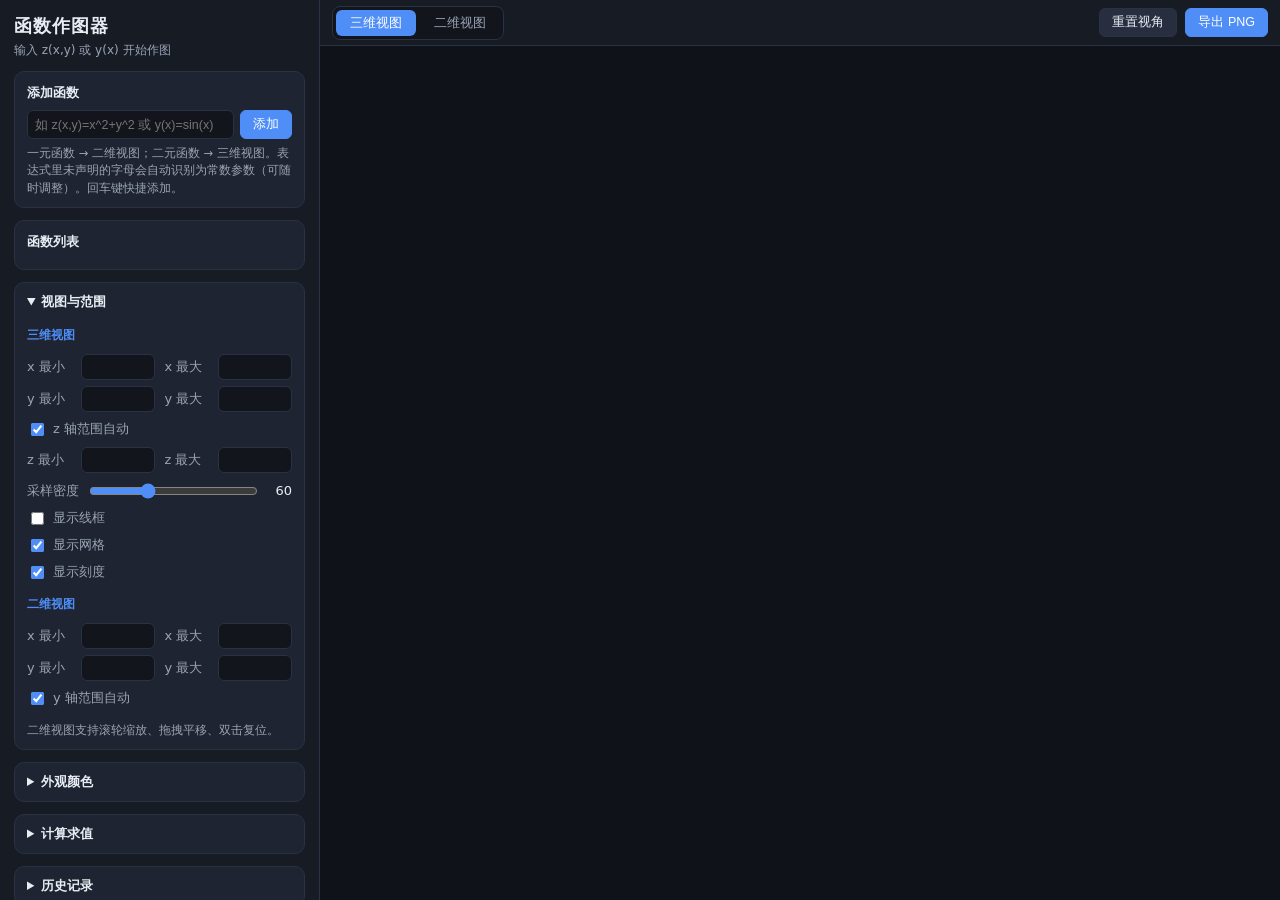
==== index.html @ bc87edeb "feat: 页面骨架与样式（侧栏、视图区、计算与历史面板）" ====
<!DOCTYPE html>
<html lang="zh-CN">
<head>
<meta charset="UTF-8">
<meta name="viewport" content="width=device-width, initial-scale=1">
<title>函数作图器 · 2D/3D</title>
<link rel="stylesheet" href="src/style.css">
</head>
<body>
  <aside id="sidebar">
    <div id="brand">
      <h1>函数作图器</h1>
      <p>输入 z(x,y) 或 y(x) 开始作图</p>
    </div>

    <section class="panel">
      <h2>添加函数</h2>
      <div class="add-row">
        <input id="addFnInput" type="text" placeholder="如 z(x,y)=x^2+y^2 或 y(x)=sin(x)" spellcheck="false">
        <button id="addFnBtn" class="btn primary">添加</button>
      </div>
      <div id="addMsg" class="err-msg"></div>
      <p class="hint">一元函数 → 二维视图；二元函数 → 三维视图。表达式里未声明的字母会自动识别为常数参数（可随时调整）。回车键快捷添加。</p>
    </section>

    <section class="panel">
      <h2>函数列表</h2>
      <div id="fnList"></div>
    </section>

    <details class="panel" open>
      <summary>视图与范围</summary>
      <div class="panel-body">
        <h3>三维视图</h3>
        <div class="grid2">
          <label>x 最小 <input id="xmin3" type="number" step="any"></label>
          <label>x 最大 <input id="xmax3" type="number" step="any"></label>
          <label>y 最小 <input id="ymin3" type="number" step="any"></label>
          <label>y 最大 <input id="ymax3" type="number" step="any"></label>
        </div>
        <label class="chk-line"><input id="zAutoChk" type="checkbox" checked> z 轴范围自动</label>
        <div class="grid2">
          <label>z 最小 <input id="zmin3" type="number" step="any"></label>
          <label>z 最大 <input id="zmax3" type="number" step="any"></label>
        </div>
        <div class="slider-line">
          <span>采样密度</span>
          <input id="resRange" type="range" min="20" max="140" step="2" value="60">
          <span id="resVal">60</span>
        </div>
        <label class="chk-line"><input id="wireframeChk" type="checkbox"> 显示线框</label>
        <label class="chk-line"><input id="gridChk" type="checkbox" checked> 显示网格</label>
        <label class="chk-line"><input id="ticksChk" type="checkbox" checked> 显示刻度</label>

        <h3>二维视图</h3>
        <div class="grid2">
          <label>x 最小 <input id="xmin2" type="number" step="any"></label>
          <label>x 最大 <input id="xmax2" type="number" step="any"></label>
          <label>y 最小 <input id="ymin2" type="number" step="any"></label>
          <label>y 最大 <input id="ymax2" type="number" step="any"></label>
        </div>
        <label class="chk-line"><input id="yAutoChk" type="checkbox" checked> y 轴范围自动</label>
        <p class="hint">二维视图支持滚轮缩放、拖拽平移、双击复位。</p>
      </div>
    </details>

    <details class="panel">
      <summary>外观颜色</summary>
      <div class="panel-body">
        <h3>三维视图</h3>
        <div class="color-grid">
          <label>背景 <input id="c3bg" type="color"></label>
          <label>x 轴 <input id="c3ax" type="color"></label>
          <label>y 轴 <input id="c3ay" type="color"></label>
          <label>z 轴 <input id="c3az" type="color"></label>
          <label>网格 <input id="c3grid" type="color"></label>
          <label>刻度字 <input id="c3text" type="color"></label>
        </div>
        <h3>二维视图</h3>
        <div class="color-grid">
          <label>背景 <input id="c2bg" type="color"></label>
          <label>x 轴 <input id="c2ax" type="color"></label>
          <label>y 轴 <input id="c2ay" type="color"></label>
          <label>网格 <input id="c2grid" type="color"></label>
          <label>文字 <input id="c2text" type="color"></label>
        </div>
      </div>
    </details>

    <details class="panel">
      <summary>计算求值</summary>
      <div class="panel-body">
        <select id="calcFn"></select>
        <div id="calcInputs" class="calc-inputs"></div>
        <div class="btn-row">
          <button id="calcBtn" class="btn primary">计算</button>
          <button id="calcMark" class="btn">标注到图</button>
          <button id="calcClear" class="btn">清除标注</button>
        </div>
        <div id="calcOut"></div>
      </div>
    </details>

    <details class="panel">
      <summary>历史记录</summary>
      <div class="panel-body">
        <div class="add-row">
          <input id="histLabel" type="text" placeholder="快照名称（可选）">
          <button id="histSaveBtn" class="btn primary">保存</button>
        </div>
        <div id="histList"></div>
        <button id="histClearBtn" class="btn danger small">清空历史</button>
      </div>
    </details>
  </aside>

  <main id="main">
    <header id="topbar">
      <div class="tabs">
        <button id="tab3d" class="tab active">三维视图</button>
        <button id="tab2d" class="tab">二维视图</button>
      </div>
      <div class="spacer"></div>
      <button id="resetViewBtn" class="btn">重置视角</button>
      <button id="exportBtn" class="btn primary">导出 PNG</button>
    </header>
    <div id="stage">
      <div id="view3d"></div>
      <canvas id="view2d" class="hidden"></canvas>
      <div id="legend"></div>
      <div id="emptyHint"></div>
      <div id="tooltip"></div>
    </div>
  </main>

  <script src="lib/math.min.js"></script>
  <script src="lib/three.min.js"></script>
  <script src="lib/OrbitControls.js"></script>
  <script src="src/math-core.js"></script>
  <script src="src/app.js"></script>
</body>
</html>
---- src/style.css ----
:root {
  --bg: #0f1218;
  --panel: #171b24;
  --panel-2: #1e2431;
  --border: #2a3142;
  --text: #e8ecf3;
  --text-dim: #9aa4b5;
  --accent: #4f8ef7;
  --danger: #e5484d;
}

* { box-sizing: border-box; }
html, body { height: 100%; margin: 0; }
body {
  display: flex;
  font-family: system-ui, -apple-system, "Segoe UI", "PingFang SC", "Microsoft YaHei", sans-serif;
  font-size: 13px;
  color: var(--text);
  background: var(--bg);
  overflow: hidden;
}

/* ---------- 侧栏 ---------- */
#sidebar {
  width: 320px; min-width: 320px;
  height: 100vh;
  overflow-y: auto;
  background: var(--panel);
  border-right: 1px solid var(--border);
  padding: 14px;
  display: flex; flex-direction: column; gap: 12px;
}
#sidebar::-webkit-scrollbar { width: 8px; }
#sidebar::-webkit-scrollbar-thumb { background: #2e3648; border-radius: 4px; }

#brand h1 { margin: 0; font-size: 18px; letter-spacing: 1px; }
#brand p { margin: 4px 0 0; color: var(--text-dim); font-size: 12px; }

.panel {
  background: var(--panel-2);
  border: 1px solid var(--border);
  border-radius: 10px;
  padding: 10px 12px;
}
.panel h2 { margin: 2px 0 8px; font-size: 13px; }
details.panel > summary { cursor: pointer; font-weight: 600; font-size: 13px; user-select: none; }
details.panel > .panel-body { margin-top: 10px; display: flex; flex-direction: column; gap: 8px; }
.panel h3 { margin: 6px 0 2px; font-size: 12px; color: var(--accent); }

.add-row { display: flex; gap: 6px; }
.add-row input[type="text"] { flex: 1; }

input[type="text"], input[type="number"], select {
  background: #12151c;
  border: 1px solid var(--border);
  color: var(--text);
  border-radius: 6px;
  padding: 5px 7px;
  font-size: 12.5px;
  min-width: 0;
}
input[type="text"]:focus, input[type="number"]:focus, select:focus {
  outline: 1px solid var(--accent);
  border-color: var(--accent);
}
input[type="number"] { width: 74px; }
input:disabled { opacity: 0.4; }
select { width: 100%; }

.btn {
  background: #262e3f;
  color: var(--text);
  border: 1px solid var(--border);
  border-radius: 6px;
  padding: 5px 12px;
  cursor: pointer;
  font-size: 12.5px;
  white-space: nowrap;
}
.btn:hover { background: #2f3950; }
.btn.primary { background: var(--accent); border-color: var(--accent); color: #fff; }
.btn.primary:hover { filter: brightness(1.1); }
.btn.danger { background: transparent; border-color: var(--danger); color: var(--danger); }
.btn.small { padding: 3px 8px; font-size: 12px; }

.hint { color: var(--text-dim); font-size: 11.5px; margin: 6px 0 0; line-height: 1.5; }
.err-msg { color: #ff7b7b; font-size: 12px; margin-top: 6px; white-space: pre-wrap; }

/* ---------- 函数卡片 ---------- */
#fnList { display: flex; flex-direction: column; gap: 8px; }
.fn-card {
  background: #141926;
  border: 1px solid var(--border);
  border-radius: 8px;
  padding: 8px;
  display: flex; flex-direction: column; gap: 6px;
}
.fn-row1 { display: flex; gap: 6px; align-items: center; }
.fn-src { flex: 1; font-family: ui-monospace, Consolas, monospace; }
.icon-btn {
  background: transparent; border: none; color: var(--text-dim);
  font-size: 16px; cursor: pointer; padding: 2px 6px;
}
.icon-btn:hover { color: var(--danger); }
.fn-row2 { display: flex; gap: 8px; align-items: center; flex-wrap: wrap; }
.badge { font-size: 11px; padding: 2px 7px; border-radius: 999px; white-space: nowrap; }
.badge.b3d { background: rgba(92,157,237,.18); color: #7fb3f7; }
.badge.b2d { background: rgba(81,207,102,.15); color: #6fd394; }
.badge.berr { background: rgba(229,72,77,.18); color: #ff8a8d; }
.badge.boff { background: rgba(154,164,181,.15); color: var(--text-dim); }
input[type="color"] {
  width: 30px; height: 24px; padding: 0;
  border: 1px solid var(--border); border-radius: 5px;
  background: none; cursor: pointer;
}
.fn-op { width: 76px; }
.mini { color: var(--text-dim); font-size: 11.5px; }
.mini-btn {
  background: #262e3f; border: 1px solid var(--border); color: var(--text-dim);
  border-radius: 5px; padding: 2px 8px; font-size: 11.5px; cursor: pointer;
}
.mini-btn:hover { color: var(--text); }
.fn-consts { display: flex; flex-wrap: wrap; gap: 6px; }
.const-item {
  display: inline-flex; align-items: center; gap: 4px;
  background: #10141d; border: 1px solid var(--border);
  border-radius: 6px; padding: 2px 6px;
}
.const-item span { color: var(--accent); font-family: ui-monospace, Consolas, monospace; }
.const-item input { width: 58px; border: none; background: transparent; color: var(--text); }
.fn-error { color: #ff7b7b; font-size: 11.5px; }

/* ---------- 表单排布 ---------- */
.grid2 { display: grid; grid-template-columns: 1fr 1fr; gap: 6px 10px; }
.grid2 label {
  display: flex; align-items: center; justify-content: space-between;
  gap: 6px; color: var(--text-dim);
}
.chk-line { display: flex; align-items: center; gap: 6px; color: var(--text-dim); cursor: pointer; }
.slider-line { display: flex; align-items: center; gap: 8px; color: var(--text-dim); }
.slider-line input[type="range"] { flex: 1; }
#resVal { min-width: 24px; text-align: right; color: var(--text); }
.color-grid { display: grid; grid-template-columns: repeat(3, 1fr); gap: 6px 10px; }
.color-grid label {
  display: flex; align-items: center; justify-content: space-between;
  gap: 6px; color: var(--text-dim);
}

/* ---------- 计算 / 历史 ---------- */
.calc-inputs { display: flex; flex-wrap: wrap; gap: 6px; }
.calc-inputs label {
  display: inline-flex; align-items: center; gap: 5px;
  background: #10141d; border: 1px solid var(--border);
  border-radius: 6px; padding: 3px 7px;
}
.calc-inputs label span { color: var(--accent); font-family: ui-monospace, Consolas, monospace; }
.calc-inputs input { width: 76px; border: none; background: transparent; color: var(--text); }
.btn-row { display: flex; gap: 6px; flex-wrap: wrap; }
#calcOut { min-height: 18px; font-size: 14px; font-family: ui-monospace, Consolas, monospace; }
#calcOut.ok { color: #6fd394; }
#calcOut.bad { color: #ff7b7b; }

#histList { display: flex; flex-direction: column; gap: 6px; margin-bottom: 6px; }
.hist-row {
  display: flex; align-items: center; gap: 6px;
  background: #141926; border: 1px solid var(--border);
  border-radius: 8px; padding: 6px 8px;
}
.hist-info { flex: 1; min-width: 0; }
.hist-label {
  font-size: 12.5px;
  overflow: hidden; text-overflow: ellipsis; white-space: nowrap;
}
.hist-meta { color: var(--text-dim); font-size: 11px; margin-top: 2px; }
.hist-ops { display: flex; gap: 4px; }

/* ---------- 主区域 ---------- */
#main { flex: 1; display: flex; flex-direction: column; min-width: 0; }
#topbar {
  height: 46px; display: flex; align-items: center; gap: 8px;
  padding: 0 12px;
  background: var(--panel);
  border-bottom: 1px solid var(--border);
}
.tabs {
  display: flex; gap: 4px;
  background: #12151c; border: 1px solid var(--border);
  border-radius: 8px; padding: 3px;
}
.tab {
  background: transparent; border: none; color: var(--text-dim);
  padding: 4px 14px; border-radius: 6px; cursor: pointer; font-size: 13px;
}
.tab.active { background: var(--accent); color: #fff; }
.spacer { flex: 1; }

#stage { position: relative; flex: 1; min-height: 0; }
#view3d { position: absolute; inset: 0; }
#view3d canvas { display: block; }
#view2d { position: absolute; inset: 0; width: 100%; height: 100%; touch-action: none; }
.hidden { display: none !important; }

#legend {
  position: absolute; top: 10px; right: 10px; z-index: 5;
  display: flex; flex-direction: column; gap: 4px; align-items: flex-end;
}
.lg-item {
  display: inline-flex; align-items: center; gap: 6px;
  background: rgba(10, 13, 20, .72);
  border: 1px solid rgba(255,255,255,.08);
  color: #eef1f7;
  border-radius: 999px;
  padding: 3px 10px;
  font-size: 12px;
  cursor: pointer;
}
.lg-item i { width: 14px; height: 4px; border-radius: 2px; display: inline-block; }

#emptyHint {
  position: absolute; inset: 0; z-index: 4;
  display: none; align-items: center; justify-content: center;
  color: var(--text-dim); font-size: 15px; pointer-events: none;
}

#tooltip {
  position: fixed; z-index: 50; display: none;
  background: rgba(8, 10, 16, .92);
  border: 1px solid rgba(255,255,255,.14);
  color: #eef1f7;
  font-size: 12.5px;
  font-family: ui-monospace, Consolas, monospace;
  padding: 6px 9px;
  border-radius: 7px;
  pointer-events: none;
  white-space: nowrap;
}

input[type="range"] { accent-color: var(--accent); }
input[type="checkbox"] { accent-color: var(--accent); }

@media (max-width: 760px) {
  #sidebar { width: 260px; min-width: 260px; }
}
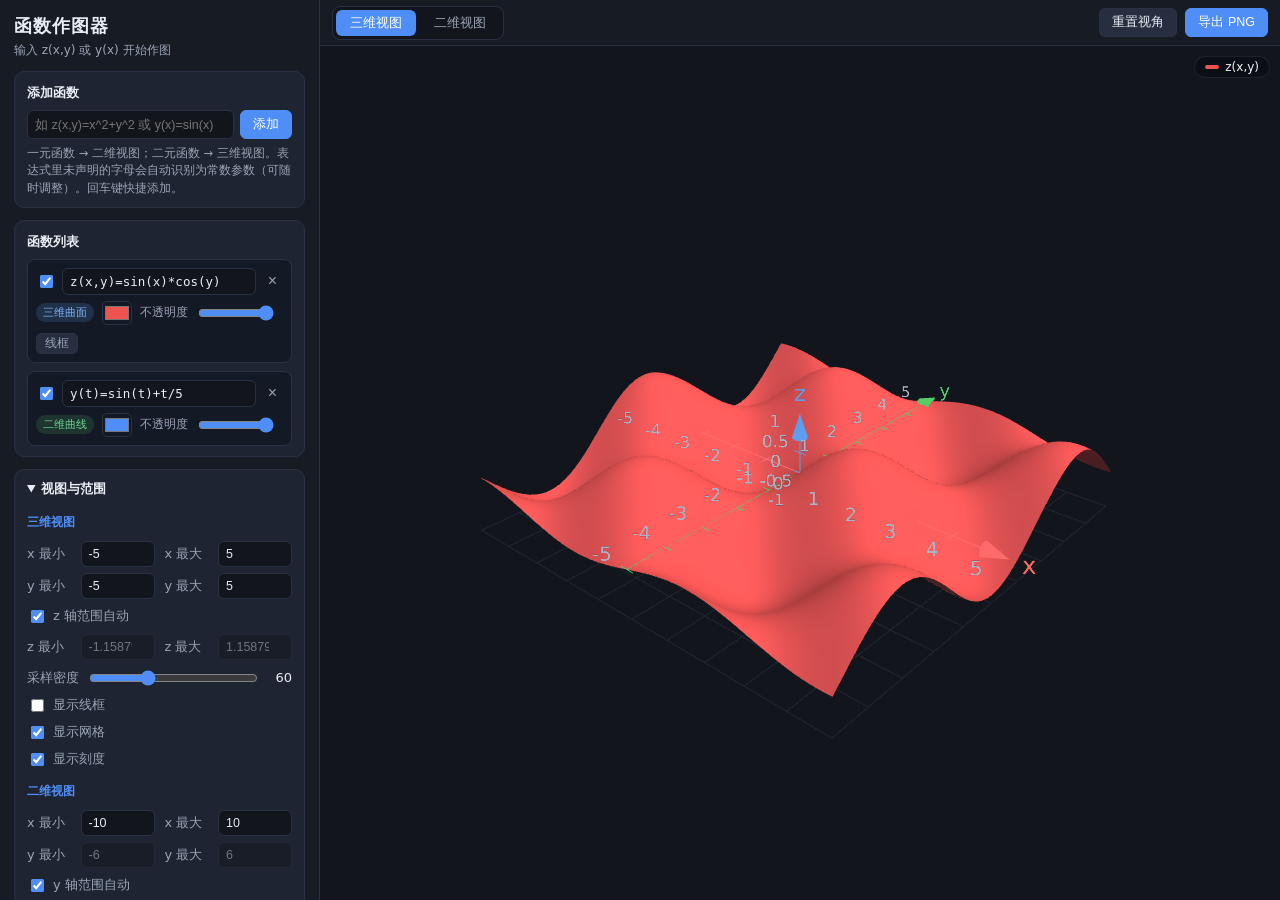
==== commit ddbbc234: "feat: M1 数学核心扩展——方程三形态/曲面解析、marching 算法、数值积分、线性代数、模板库 - math-core: parseEquation2D/compileEquation2D" ====
--- a/index.html
+++ b/index.html
@@ -137,6 +137,10 @@
   <script src="lib/three.min.js"></script>
   <script src="lib/OrbitControls.js"></script>
   <script src="src/math-core.js"></script>
+  <script src="src/marching.js"></script>
+  <script src="src/calculus.js"></script>
+  <script src="src/linalg.js"></script>
+  <script src="src/templates.js"></script>
   <script src="src/app.js"></script>
 </body>
 </html>
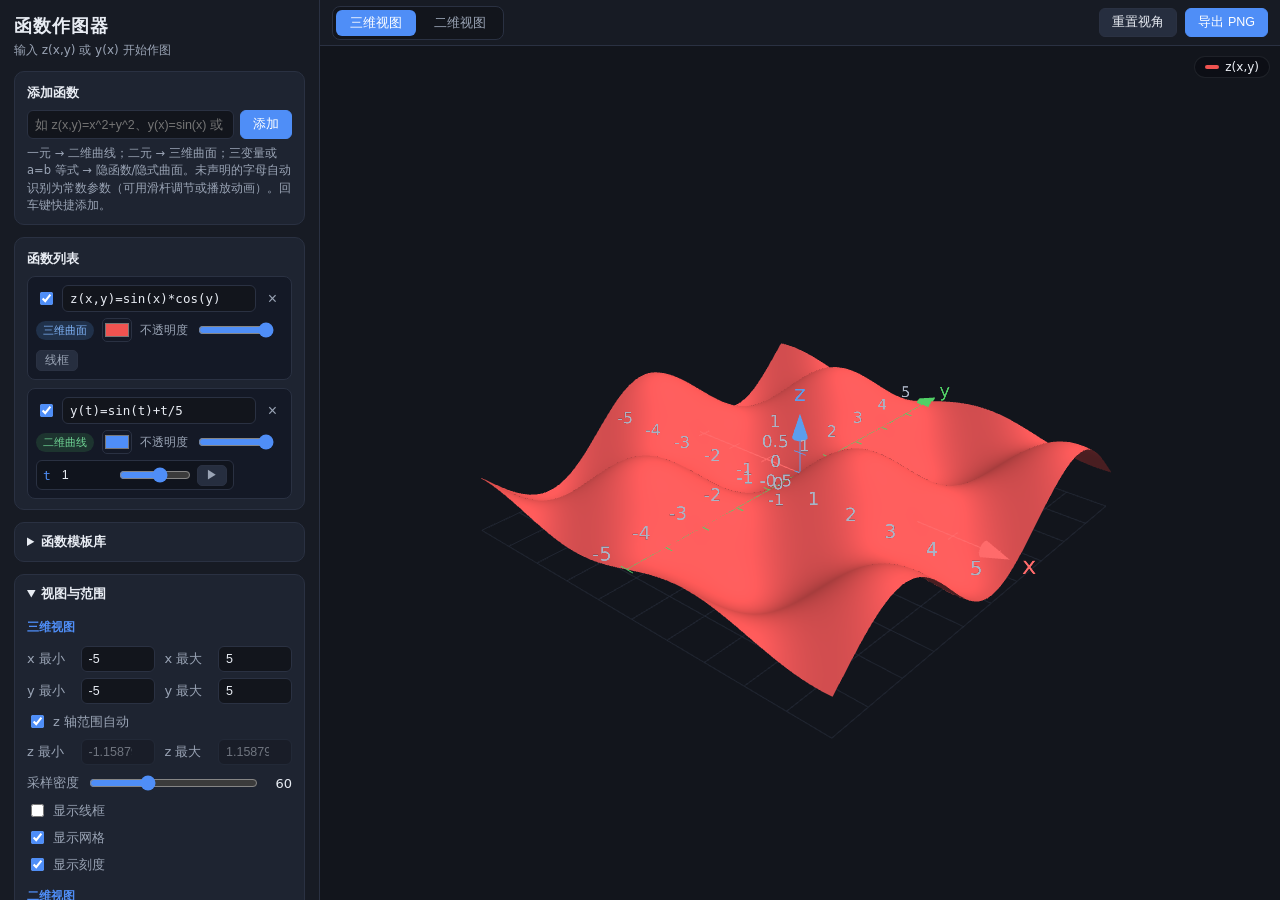
==== commit ac9c3627: "feat: M2 二维视图升级与模块拆分——x=g(y)、隐函数等值线、模板库、参数滑块与动画 - 拆分: state.js（共享状态/函数模型/持久化/动画引擎）、view2d.js（二维渲染与交互" ====
--- a/index.html
+++ b/index.html
@@ -16,17 +16,22 @@
     <section class="panel">
       <h2>添加函数</h2>
       <div class="add-row">
-        <input id="addFnInput" type="text" placeholder="如 z(x,y)=x^2+y^2 或 y(x)=sin(x)" spellcheck="false">
+        <input id="addFnInput" type="text" placeholder="如 z(x,y)=x^2+y^2、y(x)=sin(x) 或 x^2+y^2=1" spellcheck="false">
         <button id="addFnBtn" class="btn primary">添加</button>
       </div>
       <div id="addMsg" class="err-msg"></div>
-      <p class="hint">一元函数 → 二维视图；二元函数 → 三维视图。表达式里未声明的字母会自动识别为常数参数（可随时调整）。回车键快捷添加。</p>
+      <p class="hint">一元 → 二维曲线；二元 → 三维曲面；三变量或 a=b 等式 → 隐函数/隐式曲面。未声明的字母自动识别为常数参数（可用滑杆调节或播放动画）。回车键快捷添加。</p>
     </section>
 
     <section class="panel">
       <h2>函数列表</h2>
       <div id="fnList"></div>
     </section>
+
+    <details class="panel">
+      <summary>函数模板库</summary>
+      <div class="panel-body" id="tplList"></div>
+    </details>
 
     <details class="panel" open>
       <summary>视图与范围</summary>
@@ -60,7 +65,12 @@
           <label>y 最大 <input id="ymax2" type="number" step="any"></label>
         </div>
         <label class="chk-line"><input id="yAutoChk" type="checkbox" checked> y 轴范围自动</label>
-        <p class="hint">二维视图支持滚轮缩放、拖拽平移、双击复位。</p>
+        <div class="slider-line">
+          <span>隐函数密度</span>
+          <input id="impRange" type="range" min="40" max="160" step="8" value="96">
+          <span id="impVal">96</span>
+        </div>
+        <p class="hint">二维视图支持滚轮缩放、拖拽平移、双击复位；隐函数自动提取等值线。</p>
       </div>
     </details>
 
@@ -141,6 +151,8 @@
   <script src="src/calculus.js"></script>
   <script src="src/linalg.js"></script>
   <script src="src/templates.js"></script>
+  <script src="src/state.js"></script>
+  <script src="src/view2d.js"></script>
   <script src="src/app.js"></script>
 </body>
 </html>
--- a/src/style.css
+++ b/src/style.css
@@ -241,3 +241,30 @@
 @media (max-width: 760px) {
   #sidebar { width: 260px; min-width: 260px; }
 }
+
+/* ---------- M2：模板库 / 常数滑杆 / 动画 ---------- */
+.tpl-group { margin-bottom: 10px; }
+.tpl-title {
+  font-size: 12px; color: var(--text); font-weight: 600;
+  margin-bottom: 6px;
+}
+.tpl-cat {
+  font-size: 11px; color: var(--text-dim);
+  margin: 8px 0 4px;
+}
+.tpl-chips { display: flex; flex-wrap: wrap; gap: 5px; }
+.tpl-chip {
+  background: #262e3f; border: 1px solid var(--border); color: var(--text-dim);
+  border-radius: 999px; padding: 3px 10px; font-size: 11.5px; cursor: pointer;
+  transition: background .12s, color .12s;
+}
+.tpl-chip:hover { background: #33405a; color: var(--text); }
+.const-item input[type="range"] {
+  width: 72px; height: 14px; accent-color: var(--accent);
+  padding: 0; border: none; background: transparent;
+}
+.fn-anim { min-width: 26px; text-align: center; }
+.fn-anim.on {
+  background: rgba(81, 207, 102, .18); color: #6fd394;
+  border-color: rgba(81, 207, 102, .4);
+}
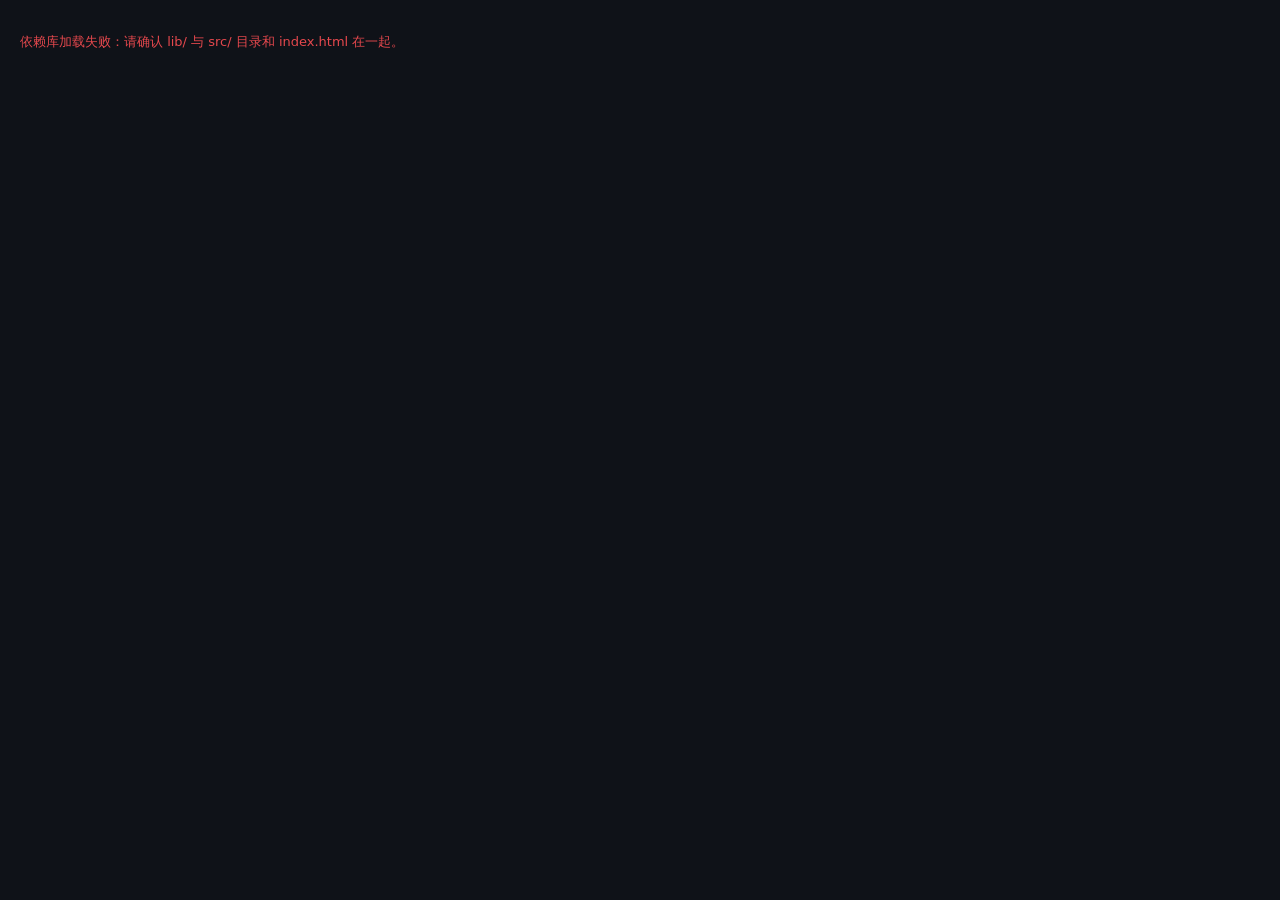
==== commit 7171c158: "feat: M3 几何构造——点/线/圆、拖拽联动、级联删除、对象列表与属性面板 - geometry.js: 几何模型（点/线段/圆）、标签 P/L/C 序号、依赖级联删除、命中测试（点>圆周>线段" ====
--- a/index.html
+++ b/index.html
@@ -31,6 +31,14 @@
     <details class="panel">
       <summary>函数模板库</summary>
       <div class="panel-body" id="tplList"></div>
+    </details>
+
+    <details class="panel">
+      <summary>几何对象</summary>
+      <div class="panel-body">
+        <div id="objList"></div>
+        <div id="inspector" class="inspector"></div>
+      </div>
     </details>
 
     <details class="panel" open>
@@ -130,6 +138,13 @@
         <button id="tab3d" class="tab active">三维视图</button>
         <button id="tab2d" class="tab">二维视图</button>
       </div>
+      <div id="geoTools" class="tools hidden">
+        <button class="tool active" data-tool="select" title="选择/拖拽点 (V)">选择</button>
+        <button class="tool" data-tool="pan" title="平移 (H)，或按住右键">平移</button>
+        <button class="tool" data-tool="point" title="点击空白处添加点">加点</button>
+        <button class="tool" data-tool="line" title="依次点击两个点连成线段">画线</button>
+        <button class="tool" data-tool="circle" title="先点圆心，再点圆周点">画圆</button>
+      </div>
       <div class="spacer"></div>
       <button id="resetViewBtn" class="btn">重置视角</button>
       <button id="exportBtn" class="btn primary">导出 PNG</button>
@@ -151,6 +166,7 @@
   <script src="src/calculus.js"></script>
   <script src="src/linalg.js"></script>
   <script src="src/templates.js"></script>
+  <script src="src/geometry.js"></script>
   <script src="src/state.js"></script>
   <script src="src/view2d.js"></script>
   <script src="src/app.js"></script>
--- a/src/style.css
+++ b/src/style.css
@@ -268,3 +268,29 @@
   background: rgba(81, 207, 102, .18); color: #6fd394;
   border-color: rgba(81, 207, 102, .4);
 }
+
+/* ---------- M3：几何工具栏 / 对象列表 / 属性检查器 ---------- */
+.tools { display: flex; gap: 4px; margin-left: 10px; }
+.tools.hidden { display: none; }
+.tool {
+  background: transparent; border: 1px solid var(--border); color: var(--text-dim);
+  border-radius: 6px; padding: 4px 10px; font-size: 12px; cursor: pointer;
+}
+.tool:hover { color: var(--text); background: #202634; }
+.tool.active { background: rgba(92, 157, 237, .16); color: #7fb3f7; border-color: rgba(92, 157, 237, .4); }
+.obj-row {
+  display: flex; align-items: center; gap: 7px;
+  padding: 4px 6px; border-radius: 6px; cursor: pointer;
+}
+.obj-row:hover { background: #202634; }
+.obj-row.sel { background: rgba(92, 157, 237, .12); }
+.obj-row i { width: 10px; height: 10px; border-radius: 50%; display: inline-block; }
+.obj-label { font-family: ui-monospace, Consolas, monospace; color: var(--text); }
+.obj-type { color: var(--text-dim); font-size: 11px; margin-right: auto; }
+.obj-del { color: var(--text-dim); }
+.obj-del:hover { color: #ff8a8d; }
+.inspector { margin-top: 8px; border-top: 1px solid var(--border); padding-top: 8px; }
+.insp-title { font-weight: 600; margin-bottom: 6px; color: var(--text); }
+.insp-props { display: flex; flex-direction: column; gap: 4px; color: var(--text-dim); font-size: 12.5px; }
+.insp-props b { color: var(--text); font-family: ui-monospace, Consolas, monospace; font-weight: 500; }
+.inspector .btn-row { margin-top: 8px; }
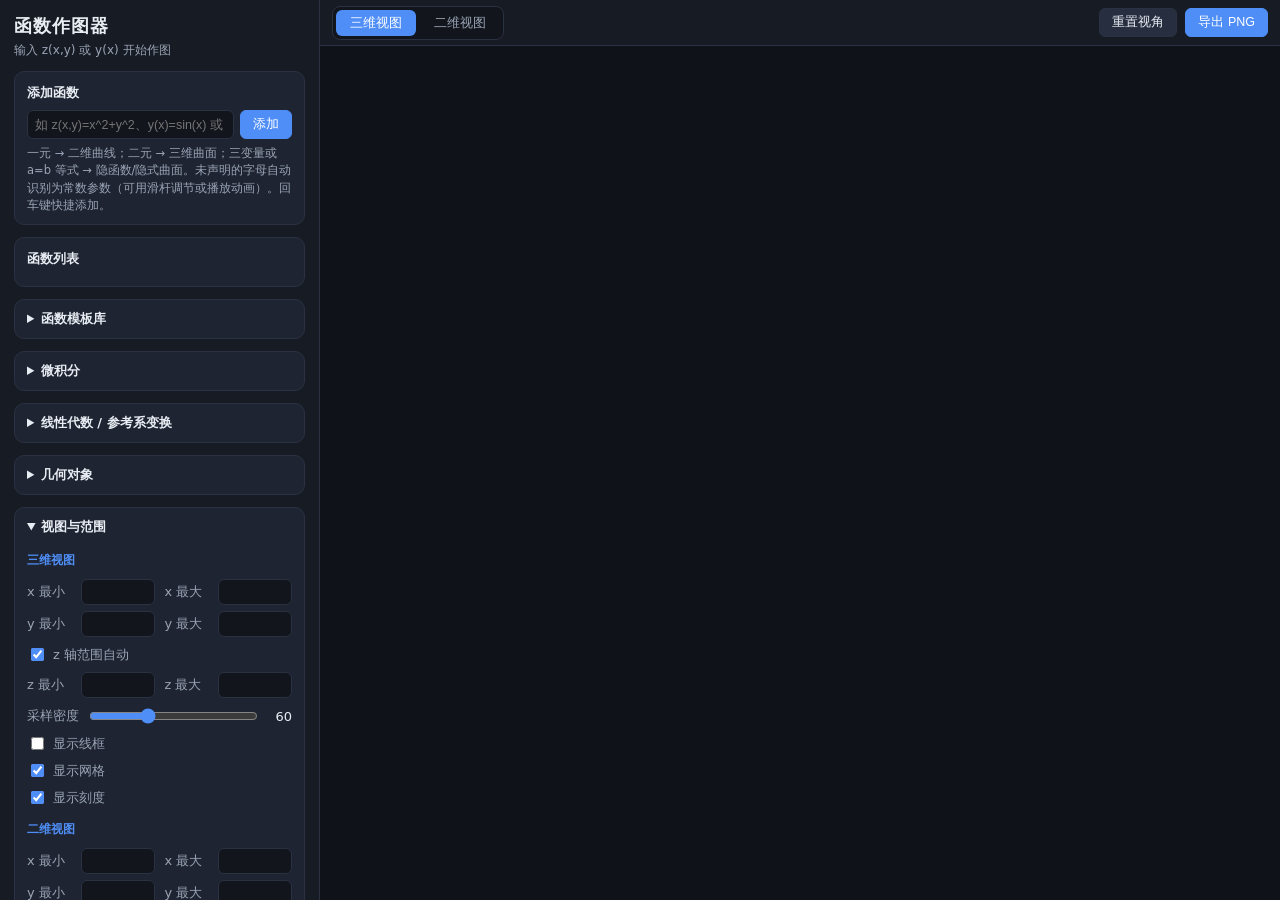
==== commit c24df78c: "fix: 修复构建产物整页依赖守卫报错——view2d/view3d 模块加载期 ReferenceError - view2d.js: screenToWorld 原嵌套在 init2d 闭包内，而" ====
--- a/index.html
+++ b/index.html
@@ -34,6 +34,108 @@
     </details>
 
     <details class="panel">
+      <summary>微积分</summary>
+      <div class="panel-body">
+        <select id="calculusFn"></select>
+        <div class="btn-row">
+          <button id="derivBtn" class="btn primary">符号求导 dcalculus</button>
+        </div>
+        <div class="grid2">
+          <label>下限 <input id="intLo" type="text" value="0" placeholder="0 / -inf" spellcheck="false"></label>
+          <label>上限 <input id="intHi" type="text" placeholder="x / pi / inf" spellcheck="false"></label>
+        </div>
+        <div class="btn-row">
+          <button id="intValBtn" class="btn">求积分值</button>
+          <button id="intFnBtn" class="btn primary">绘成函数</button>
+        </div>
+        <div id="calculusOut"></div>
+        <p class="hint">上限含变量（如 x）→ 变上限积分 F(x)，可绘制；inf/-inf 为反常积分（变量代换 + Simpson）。</p>
+      </div>
+    </details>
+
+    <details class="panel">
+      <summary>线性代数 / 参考系变换</summary>
+      <div class="panel-body">
+        <div class="tabs small">
+          <button id="laTab2d" class="tab active">二维</button>
+          <button id="laTab3d" class="tab">三维</button>
+        </div>
+        <div id="la2dBlock">
+          <select id="la2dMode">
+            <option value="off">无变换</option>
+            <option value="linear">线性变换 2×2</option>
+            <option value="nonlinear">非线性 x'/y'</option>
+          </select>
+          <div id="la2dLinear">
+            <div class="mat2">
+              <input id="la2a" type="number" step="any" value="1">
+              <input id="la2b" type="number" step="any" value="0">
+              <input id="la2c" type="number" step="any" value="0">
+              <input id="la2d" type="number" step="any" value="1">
+            </div>
+            <div id="la2dOut" class="la-out"></div>
+            <div class="tpl-chips">
+              <button type="button" class="tpl-chip" data-m="identity">恒等</button>
+              <button type="button" class="tpl-chip" data-m="rotate">旋转 30°</button>
+              <button type="button" class="tpl-chip" data-m="shear">剪切 X</button>
+              <button type="button" class="tpl-chip" data-m="scale">缩放</button>
+              <button type="button" class="tpl-chip" data-m="reflect">反射 Y</button>
+              <button type="button" class="tpl-chip" data-m="project">投影</button>
+            </div>
+            <div class="btn-row">
+              <button id="la2ApplyBtn" class="btn">应用到点</button>
+              <button id="la2Anim" class="btn">▶ 动画</button>
+            </div>
+          </div>
+          <div id="la2dNonlinear" class="hidden">
+            <div class="grid2">
+              <label>x' <input id="la2fx" type="text" value="x" spellcheck="false"></label>
+              <label>y' <input id="la2fy" type="text" value="y" spellcheck="false"></label>
+            </div>
+            <p class="hint">可用变量 x、y、t（动画时 t 在 -1~1 往复）。非线性无逆映射，几何工具暂停。</p>
+          </div>
+          <label class="chk-line"><input id="la2Follow" type="checkbox" checked> 网格跟随变换（Follow Basis）</label>
+        </div>
+        <div id="la3dBlock" class="hidden">
+          <select id="la3dMode">
+            <option value="off">无变换</option>
+            <option value="linear">线性变换 3×3</option>
+            <option value="nonlinear">非线性 x'/y'/z'</option>
+          </select>
+          <div id="la3dLinear">
+            <div class="mat3">
+              <input id="la3a" type="number" step="any" value="1"><input id="la3b" type="number" step="any" value="0"><input id="la3c" type="number" step="any" value="0">
+              <input id="la3d" type="number" step="any" value="0"><input id="la3e" type="number" step="any" value="1"><input id="la3f" type="number" step="any" value="0">
+              <input id="la3g" type="number" step="any" value="0"><input id="la3h" type="number" step="any" value="0"><input id="la3i" type="number" step="any" value="1">
+            </div>
+            <div id="la3dOut" class="la-out"></div>
+            <div class="tpl-chips">
+              <button type="button" class="tpl-chip" data-m="identity">恒等</button>
+              <button type="button" class="tpl-chip" data-m="rotx">绕 X 30°</button>
+              <button type="button" class="tpl-chip" data-m="roty">绕 Y 30°</button>
+              <button type="button" class="tpl-chip" data-m="rotz">绕 Z 30°</button>
+              <button type="button" class="tpl-chip" data-m="scale">缩放</button>
+              <button type="button" class="tpl-chip" data-m="shear">剪切 XY</button>
+              <button type="button" class="tpl-chip" data-m="reflectx">反射 X</button>
+            </div>
+            <div class="btn-row">
+              <button id="la3Anim" class="btn">▶ 动画</button>
+            </div>
+          </div>
+          <div id="la3dNonlinear" class="hidden">
+            <div class="grid2">
+              <label>x' <input id="la3fx" type="text" value="x" spellcheck="false"></label>
+              <label>y' <input id="la3fy" type="text" value="y" spellcheck="false"></label>
+              <label>z' <input id="la3fz" type="text" value="z" spellcheck="false"></label>
+            </div>
+            <p class="hint">可用变量 x、y、z、t。变换仅作用于坐标轴与网格（曲面保持原样）。</p>
+          </div>
+          <label class="chk-line"><input id="la3Follow" type="checkbox" checked> 网格跟随变换（Follow Basis）</label>
+        </div>
+      </div>
+    </details>
+
+    <details class="panel">
       <summary>几何对象</summary>
       <div class="panel-body">
         <div id="objList"></div>
@@ -169,6 +271,7 @@
   <script src="src/geometry.js"></script>
   <script src="src/state.js"></script>
   <script src="src/view2d.js"></script>
+  <script src="src/view3d.js"></script>
   <script src="src/app.js"></script>
 </body>
 </html>
--- a/src/style.css
+++ b/src/style.css
@@ -294,3 +294,23 @@
 .insp-props { display: flex; flex-direction: column; gap: 4px; color: var(--text-dim); font-size: 12.5px; }
 .insp-props b { color: var(--text); font-family: ui-monospace, Consolas, monospace; font-weight: 500; }
 .inspector .btn-row { margin-top: 8px; }
+
+/* ---------- M4：微积分面板 ---------- */
+#calculusOut { margin-top: 8px; font-size: 12.5px; color: var(--text-dim); min-height: 16px; word-break: break-all; }
+#calculusOut.ok { color: #6fd394; }
+#calculusOut.bad { color: #ff8a8d; }
+#calculusFn { width: 100%; margin-bottom: 8px; }
+
+/* ---------- M5：线性代数面板 ---------- */
+.tabs.small .tab { padding: 4px 12px; font-size: 12px; }
+.mat2 { display: grid; grid-template-columns: 1fr 1fr; gap: 4px; max-width: 150px; margin-bottom: 6px; }
+.mat3 { display: grid; grid-template-columns: 1fr 1fr 1fr; gap: 4px; max-width: 200px; margin-bottom: 6px; }
+.mat2 input, .mat3 input {
+  width: 100%; border: none; background: #10141d; color: var(--text);
+  border-radius: 4px; padding: 3px 5px; font-size: 12px;
+  font-family: ui-monospace, Consolas, monospace;
+}
+.la-out { font-size: 12px; color: var(--text-dim); margin-bottom: 6px; }
+.la-out div { margin: 1px 0; }
+.la-out .bad { color: #ff8a8d; }
+#la2dMode, #la3dMode { width: 100%; margin-bottom: 8px; }
